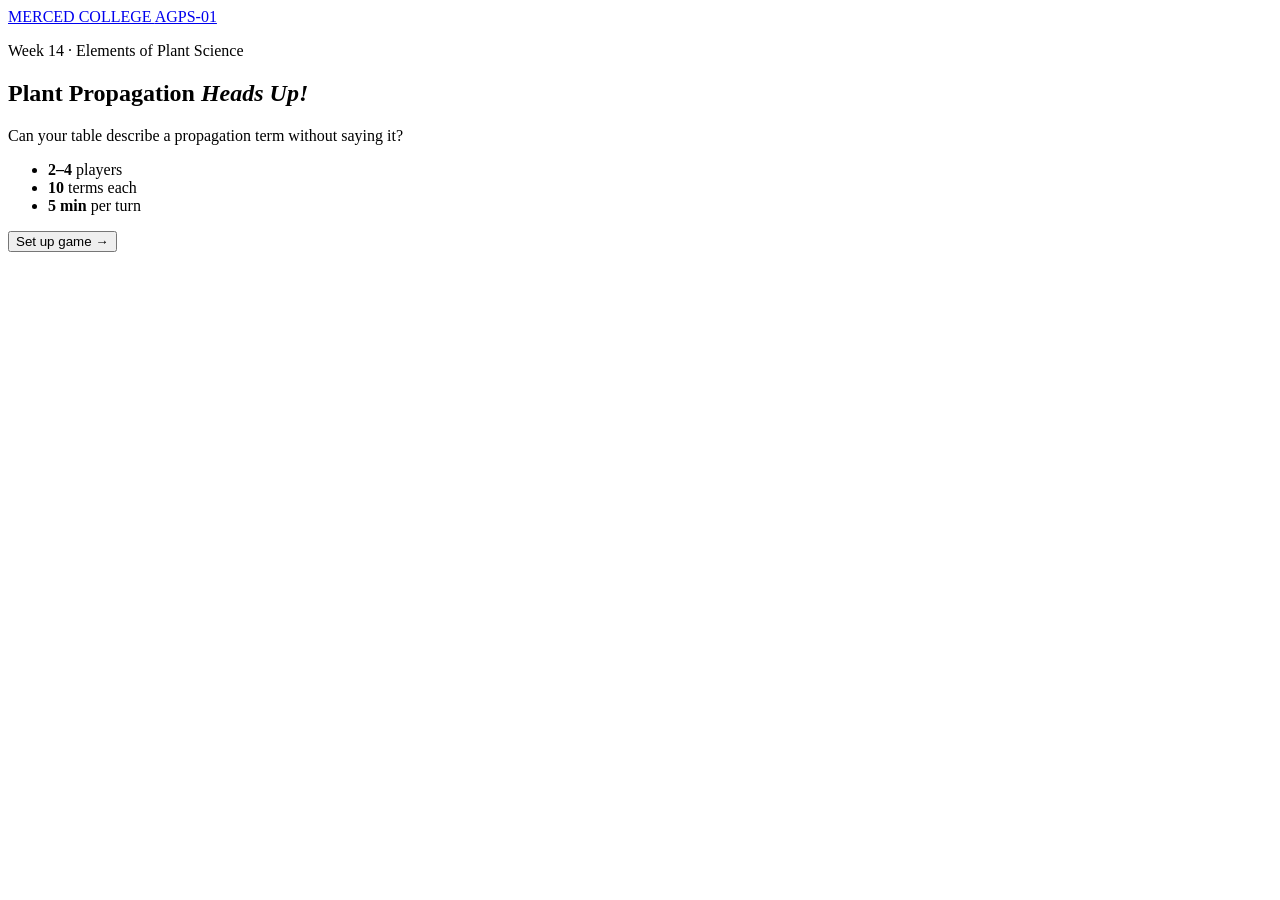
==== plant-propagation-heads-up/index.html @ d8888ae0 "Add initial HTML structure for game page" ====
<!doctype html>
<html lang="en">
<head>
<meta charset="utf-8"><meta name="viewport" content="width=device-width, initial-scale=1, viewport-fit=cover">
<meta name="theme-color" content="#10283d">
<title>Plant Propagation Heads Up! | AGPS-01</title>
<link rel="stylesheet" href="style.css">
<script defer src="vocabulary.js"></script><script defer src="game.js"></script>
</head>
<body><main class="shell">
<header class="brand"><a href="../">MERCED COLLEGE <span>AGPS-01</span></a></header>
<noscript><p class="panel">Enable JavaScript in your browser to play.</p></noscript>
<div id="app">
<section class="panel hero">
<p class="eyebrow">Week 14 · Elements of Plant Science</p>
<h1>Plant Propagation <em>Heads Up!</em></h1>
<p>Can your table describe a propagation term without saying it?</p>
<ul class="facts"><li><strong>2–4</strong> players</li><li><strong>10</strong> terms each</li><li><strong>5 min</strong> per turn</li></ul>
<button class="primary" data-action="setup">Set up game <span aria-hidden="true">→</span></button>
</section>
</div>
</main></body></html>
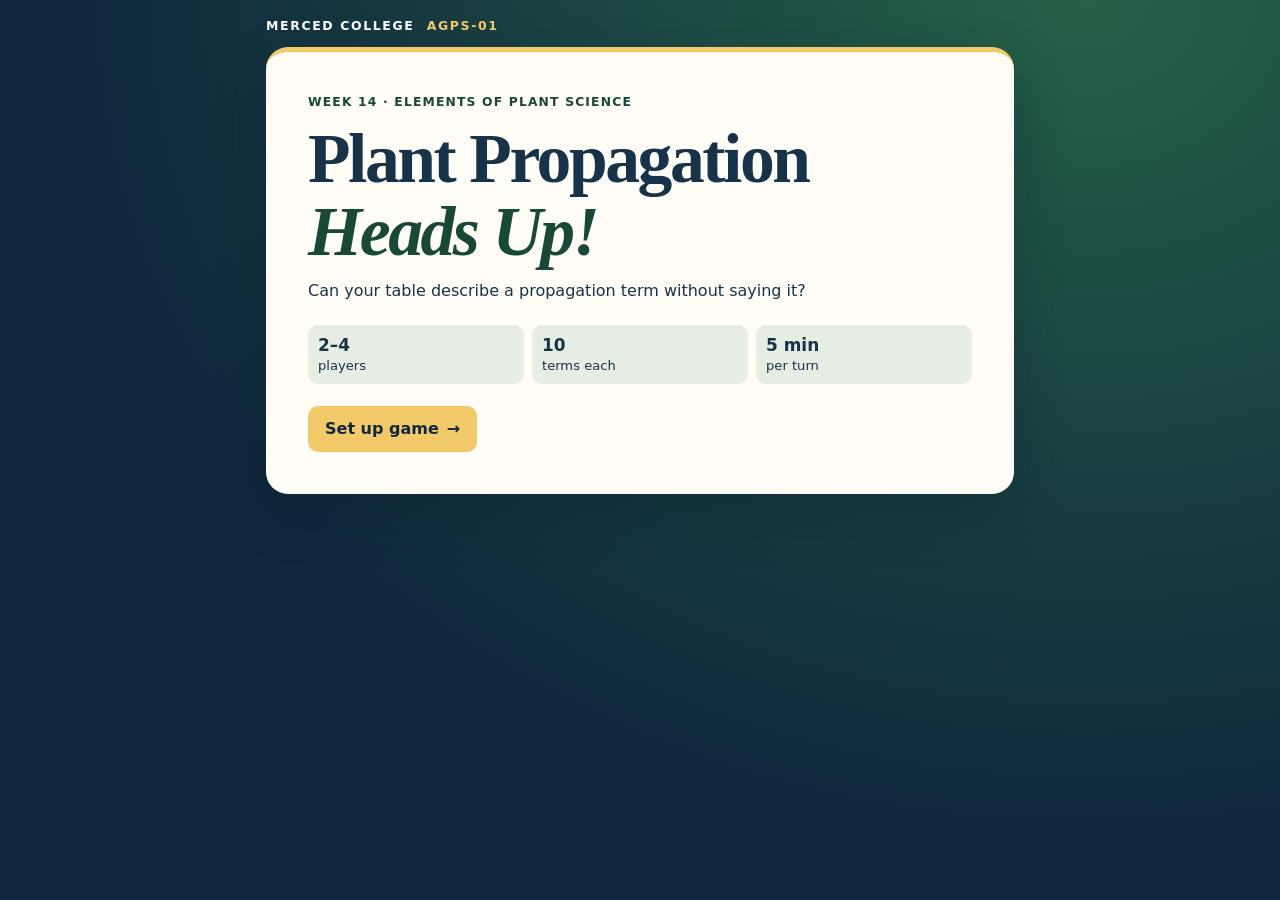
==== commit 1e2550cf: "Guard active gameplay against accidental touches" ====
--- a/plant-propagation-heads-up/index.html
+++ b/plant-propagation-heads-up/index.html
@@ -4,8 +4,8 @@
 <meta charset="utf-8"><meta name="viewport" content="width=device-width, initial-scale=1, viewport-fit=cover">
 <meta name="theme-color" content="#10283d">
 <title>Plant Propagation Heads Up! | AGPS-01</title>
-<link rel="stylesheet" href="style.css">
-<script defer src="vocabulary.js"></script><script defer src="game.js"></script>
+<link rel="stylesheet" href="style.css?v=2">
+<script defer src="vocabulary.js"></script><script defer src="game.js?v=2"></script>
 </head>
 <body><main class="shell">
 <header class="brand"><a href="../">MERCED COLLEGE <span>AGPS-01</span></a></header>
@@ -19,4 +19,4 @@
 <button class="primary" data-action="setup">Set up game <span aria-hidden="true">→</span></button>
 </section>
 </div>
-</main></body></html>
+</main></body></html>
--- a/plant-propagation-heads-up/style.css
+++ b/plant-propagation-heads-up/style.css
@@ -0,0 +1,90 @@
+* { box-sizing: border-box; }
+[hidden] { display: none !important; }
+:root { color-scheme: light; --navy:#10283d; --green:#174936; --gold:#f2ca69; --ink:#17334a; --muted:#48615e; --paper:#fffdf6; --line:#d6e0d5; font-family:system-ui,sans-serif; }
+body { margin:0; background:radial-gradient(ellipse at 85% 0%, #246148, transparent 65%), var(--navy); color:var(--ink); min-height:100vh; }
+.shell { width:min(100%, 780px); margin:auto; padding:max(14px, env(safe-area-inset-top)) max(16px, env(safe-area-inset-right)) max(16px, env(safe-area-inset-bottom)) max(16px, env(safe-area-inset-left)); }
+.brand { color:white; font-size:.78rem; font-weight:800; letter-spacing:.13em; margin:4px 0 14px; }
+.brand a { color:inherit; text-decoration:none; }
+.brand span { color:var(--gold); margin-left:.5em; }
+.panel { background:var(--paper); border-radius:22px; padding:clamp(17px,5vw,42px); border-top:5px solid var(--gold); box-shadow:0 20px 50px #081d2d55; }
+h1,h2,p,ul,ol { margin:0 0 .75rem; }
+h1 { font-family:Georgia,serif; font-size:clamp(2rem,7vw,4.35rem); letter-spacing:-.035em; line-height:1.04; }
+h1 em { display:block; color:var(--green); }
+h2 { line-height:1.15; }
+p,li { line-height:1.42; }
+.eyebrow { color:var(--green); font-weight:800; font-size:.77rem; letter-spacing:.095em; text-transform:uppercase; }
+.facts { display:flex; gap:8px; padding:0; list-style:none; margin:22px 0; }
+.facts li { padding:8px 10px; flex:1; background:#e6eee4; border-radius:10px; font-size:.82rem; }
+.facts strong { display:block; font-size:1.06rem; }
+button,.button { font:inherit; font-weight:750; min-height:46px; cursor:pointer; padding:9px 16px; border-radius:10px; border:1px solid transparent; text-decoration:none; display:inline-flex; align-items:center; justify-content:center; gap:8px; text-align:center; }
+.primary,.button { color:var(--navy); background:var(--gold); }
+.secondary { color:var(--navy); background:#e8efe9; border-color:var(--line); }
+button:hover,.button:hover { filter:brightness(.95); }
+button:disabled { cursor:default; opacity:.55; }
+:focus-visible { outline:3px solid #af6700; outline-offset:3px; }
+.actions { display:flex; flex-wrap:wrap; gap:9px; align-items:center; margin-top:13px; }
+.fields { display:grid; gap:9px; grid-template-columns:repeat(auto-fit,minmax(min(100%,210px),1fr)); margin-top:12px; }
+label { display:grid; gap:4px; font-size:.92rem; font-weight:700; }
+input,select { min-height:44px; width:100%; color:var(--ink); border:1px solid #82948d; border-radius:8px; padding:8px; background:white; font:inherit; }
+select { width:100px; }
+.activity,.motion { padding:14px; background:#ecf1e8; border:1px solid var(--line); border-radius:12px; }
+.motion p:last-child { margin:8px 0 0; }
+.note { color:var(--muted); font-size:.9rem; }
+.center,.card { text-align:center; }
+.count { display:block; color:var(--green); font:bold clamp(5rem, 24vmin, 10rem)/1 Georgia,serif; font-variant-numeric:tabular-nums; }
+.in-play, .in-play body { overflow:hidden; overscroll-behavior:none; }
+.in-play .brand { display:none; }
+.in-play .shell {
+  height:100vh;
+  height:100dvh;
+  touch-action:none;
+  user-select:none;
+  -webkit-user-select:none;
+  -webkit-touch-callout:none;
+}
+.in-play #app { height:100%; }
+.card {
+  display:grid;
+  grid-template-rows:auto auto minmax(0,1fr) auto auto auto;
+  height:100%;
+  padding:clamp(12px,3vw,26px);
+}
+.card-header { display:flex; justify-content:space-between; gap:8px; align-items:center; font-weight:800; overflow-wrap:anywhere; }
+.clock { font-variant-numeric:tabular-nums; color:white; background:var(--navy); padding:5px 10px; border-radius:8px; }
+.clock.urgent { background:#932d26; }
+#warning { color:#932d26; font-weight:800; min-height:1.4em; }
+.term { align-self:center; margin:0; font-size:clamp(2.1rem,8vmin,5.6rem); overflow-wrap:anywhere; }
+.correct { color:white; background:var(--green); }
+.pass { color:var(--navy); background:var(--gold); }
+.controls-toggle { justify-self:center; min-height:44px; font-size:.9rem; padding:6px 13px; }
+#tilt-notice:empty, #motion-status:empty { margin:0; }
+.controls-menu {
+  width:min(360px, calc(100% - 40px));
+  max-height:calc(100% - 32px);
+  padding:16px;
+  border:2px solid var(--green);
+  border-radius:16px;
+  background:var(--paper);
+  color:var(--ink);
+}
+.controls-menu::backdrop { background:#10283dc9; touch-action:none; }
+.controls-actions { display:grid; grid-template-columns:1fr 1fr; gap:8px; }
+.controls-menu #motion-status { margin:10px 0 0; }
+.results { padding:clamp(12px,4vw,30px); }
+.results h1 { font-size:clamp(1.55rem,5.4vw,2.8rem); }
+.results table { border-collapse:collapse; width:100%; }
+.results th,.results td { text-align:left; padding:6px 4px; border-bottom:1px solid var(--line); overflow-wrap:anywhere; }
+.results :is(th,td):last-child { text-align:right; white-space:nowrap; }
+.metrics { display:flex; flex-wrap:wrap; gap:6px; margin-top:9px; }
+.metrics div { flex:1; background:#e6eee4; border-radius:8px; padding:6px; font-size:.78rem; }
+.metrics strong { display:block; font-size:1.15rem; }
+.submit-note { margin:9px 0 0; }
+@media (orientation:landscape) and (max-height:540px) {
+  .shell { width:min(100%, 1000px); padding-top:max(5px,env(safe-area-inset-top)); }
+  .brand { margin:2px 0 5px; }
+  .term { font-size:clamp(2rem,12vmin,5.5rem); }
+}
+@media (prefers-reduced-motion:reduce) {
+  *,*::before,*::after { scroll-behavior:auto !important; animation:none !important; transition:none !important; }
+}
+
